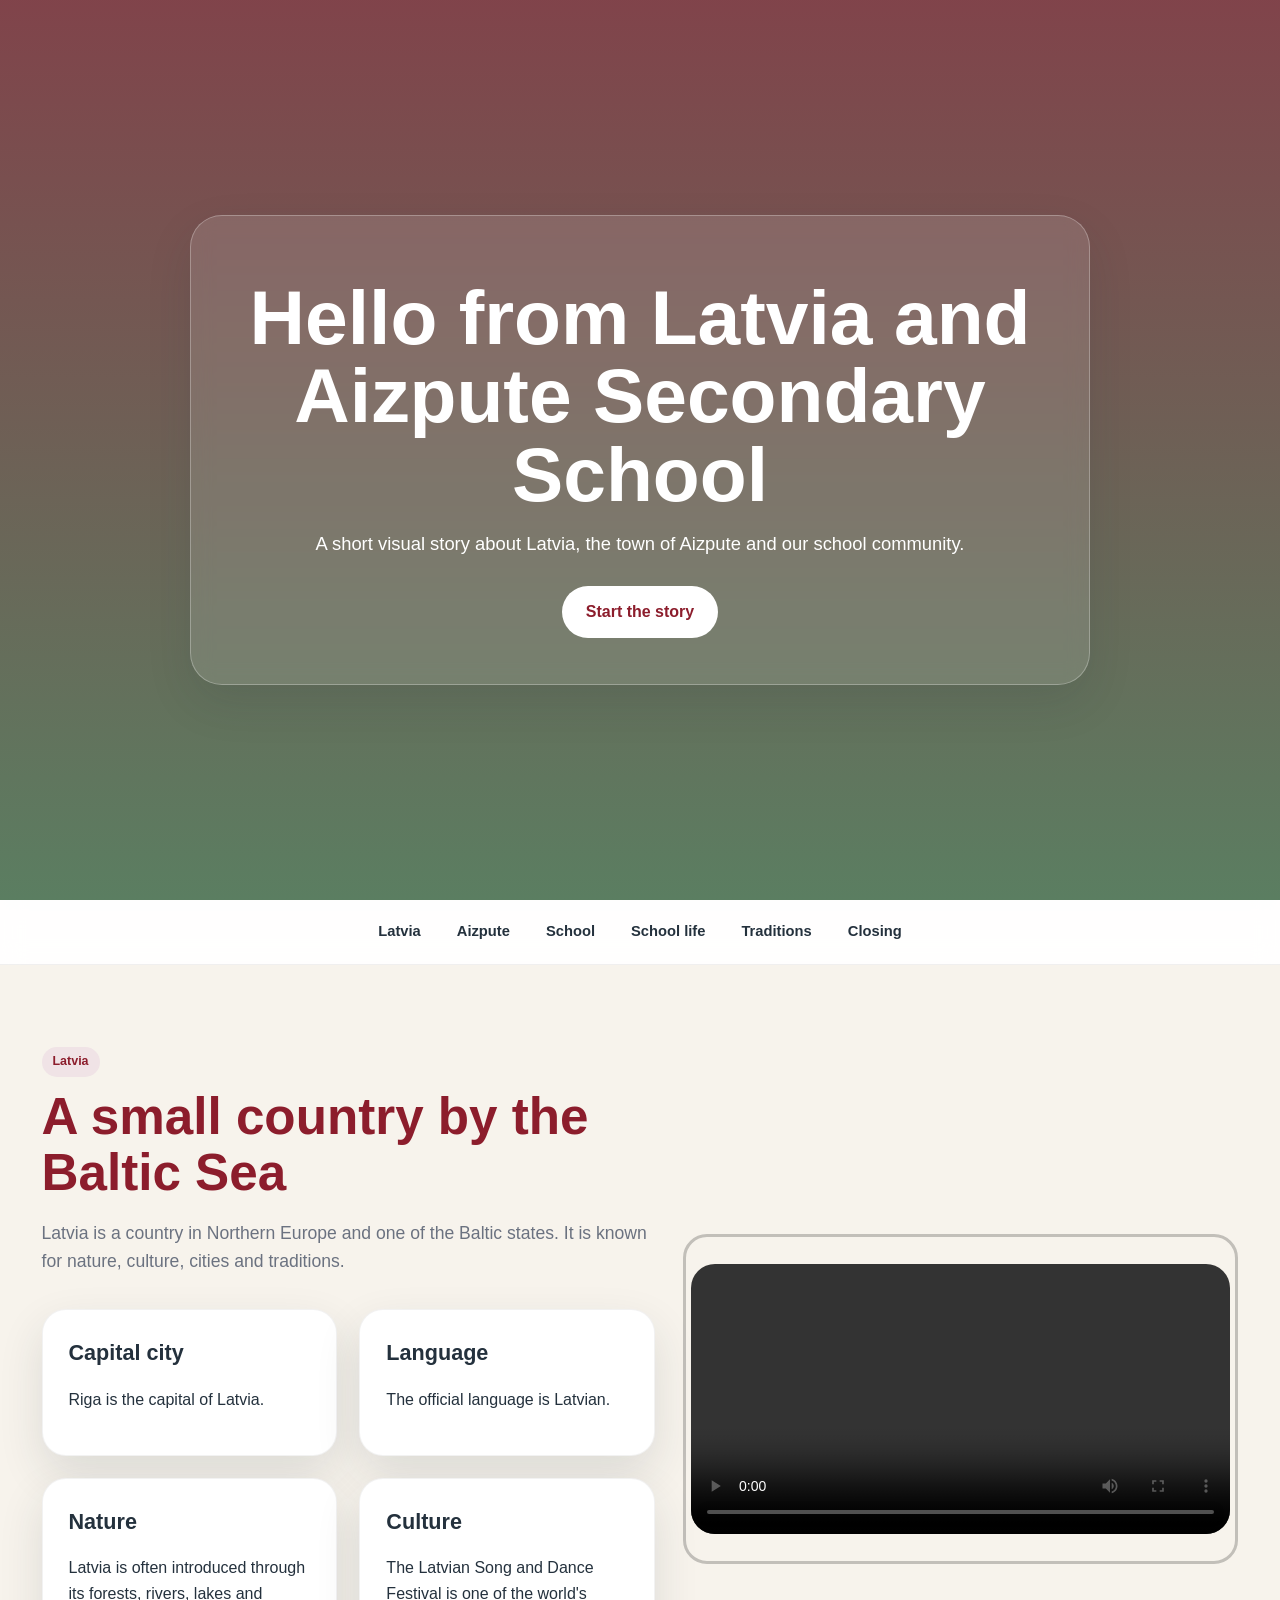
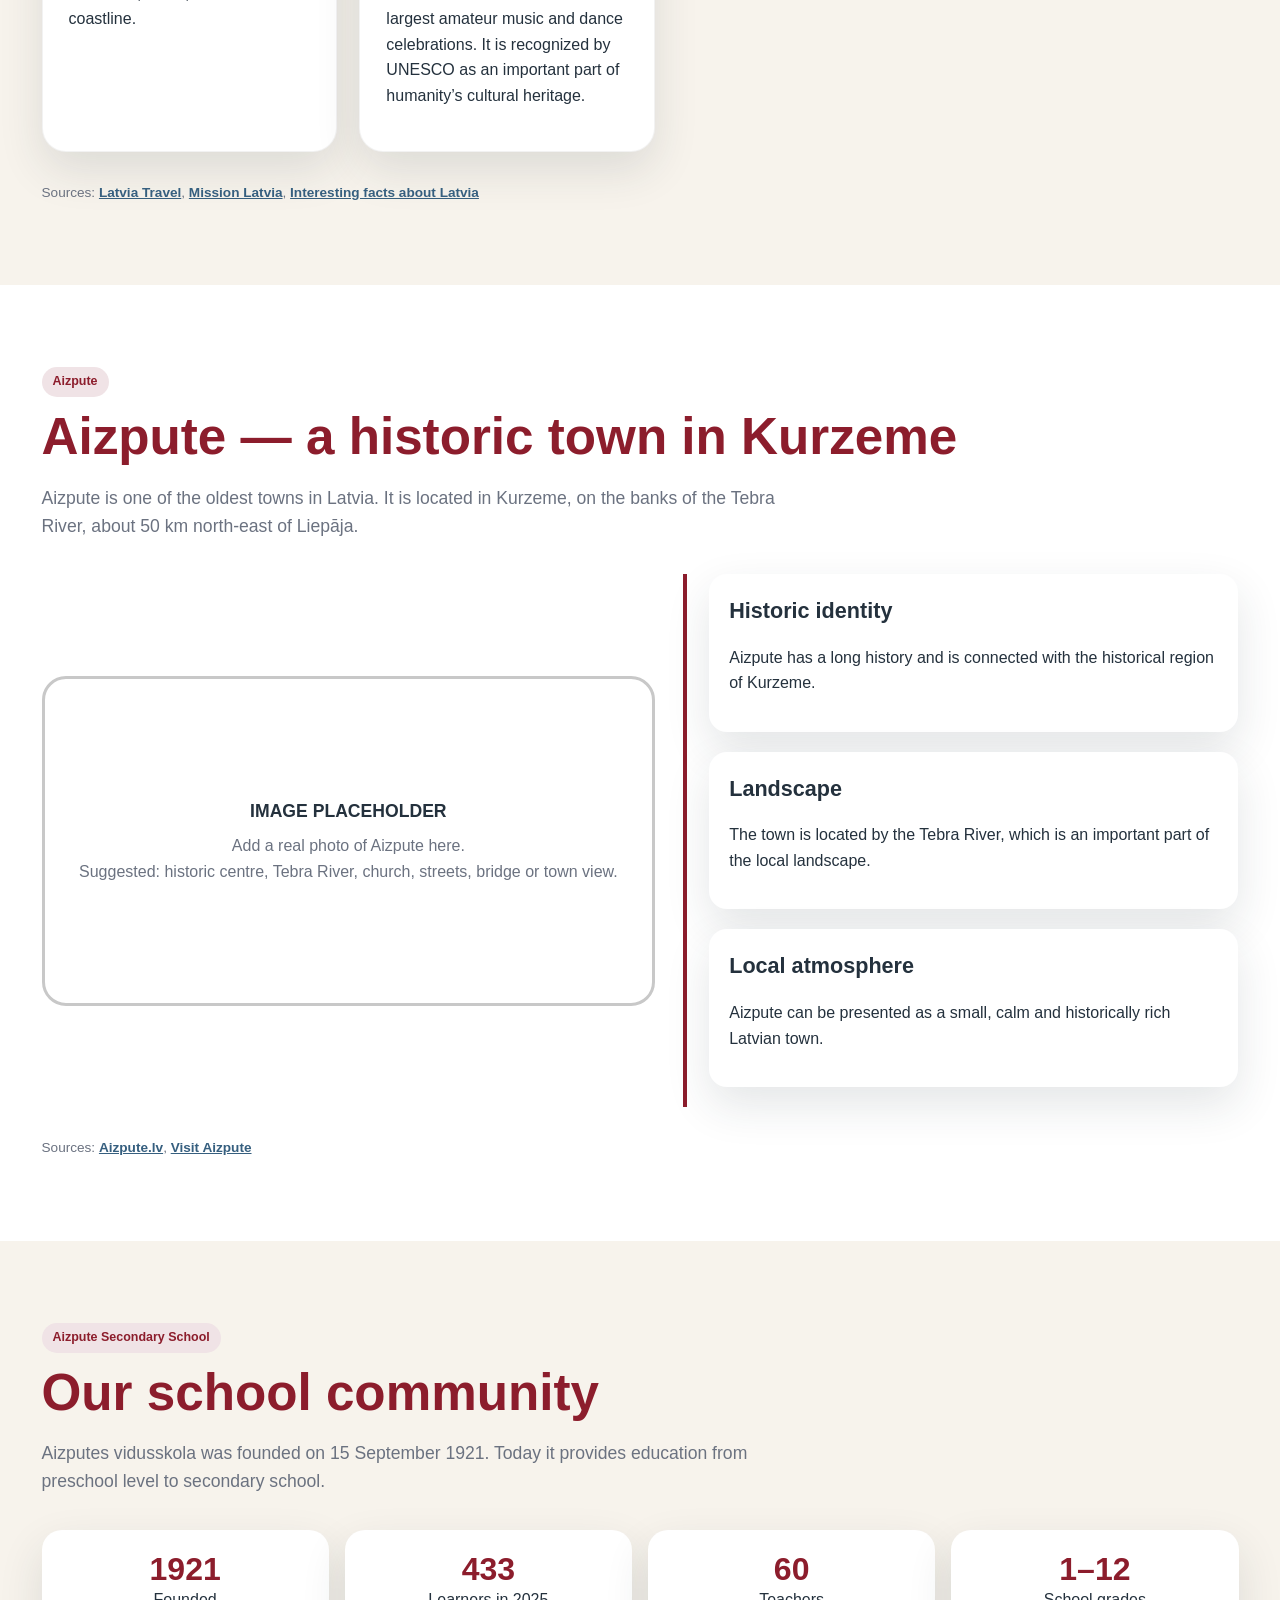
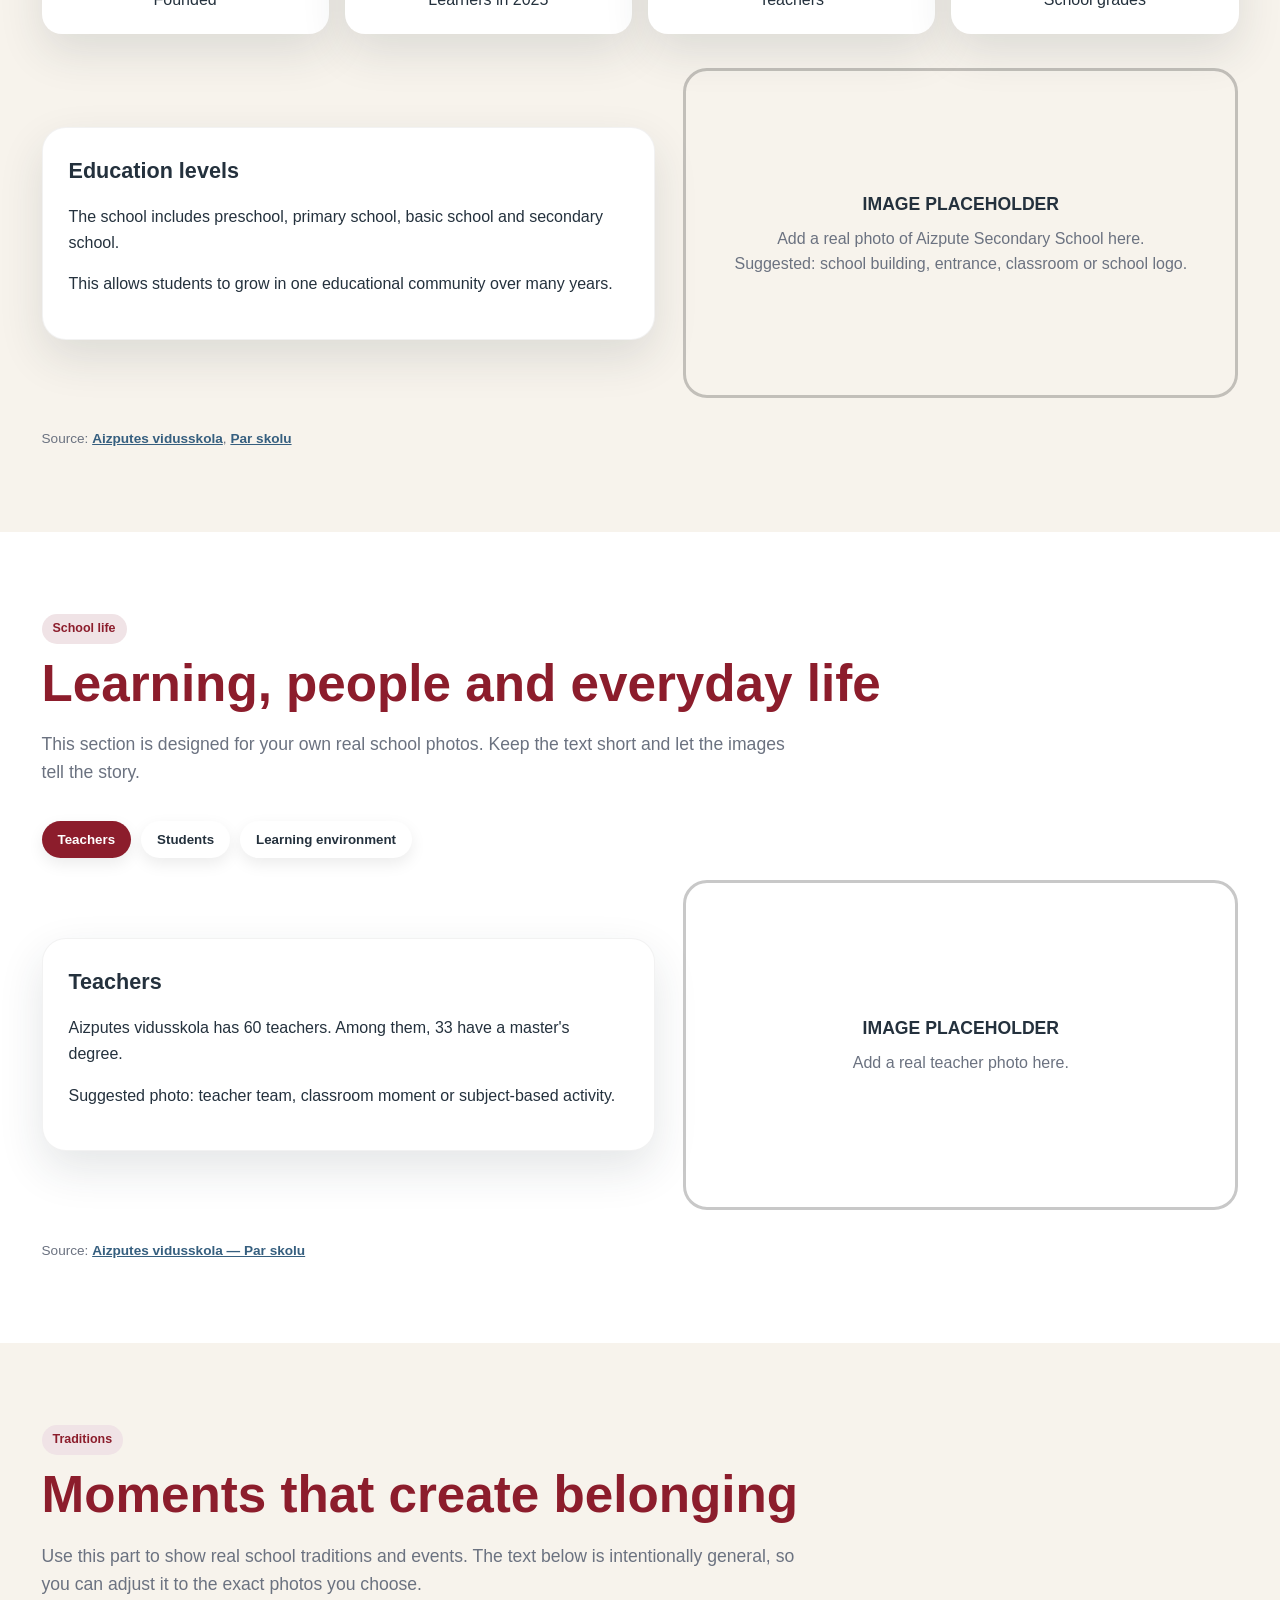
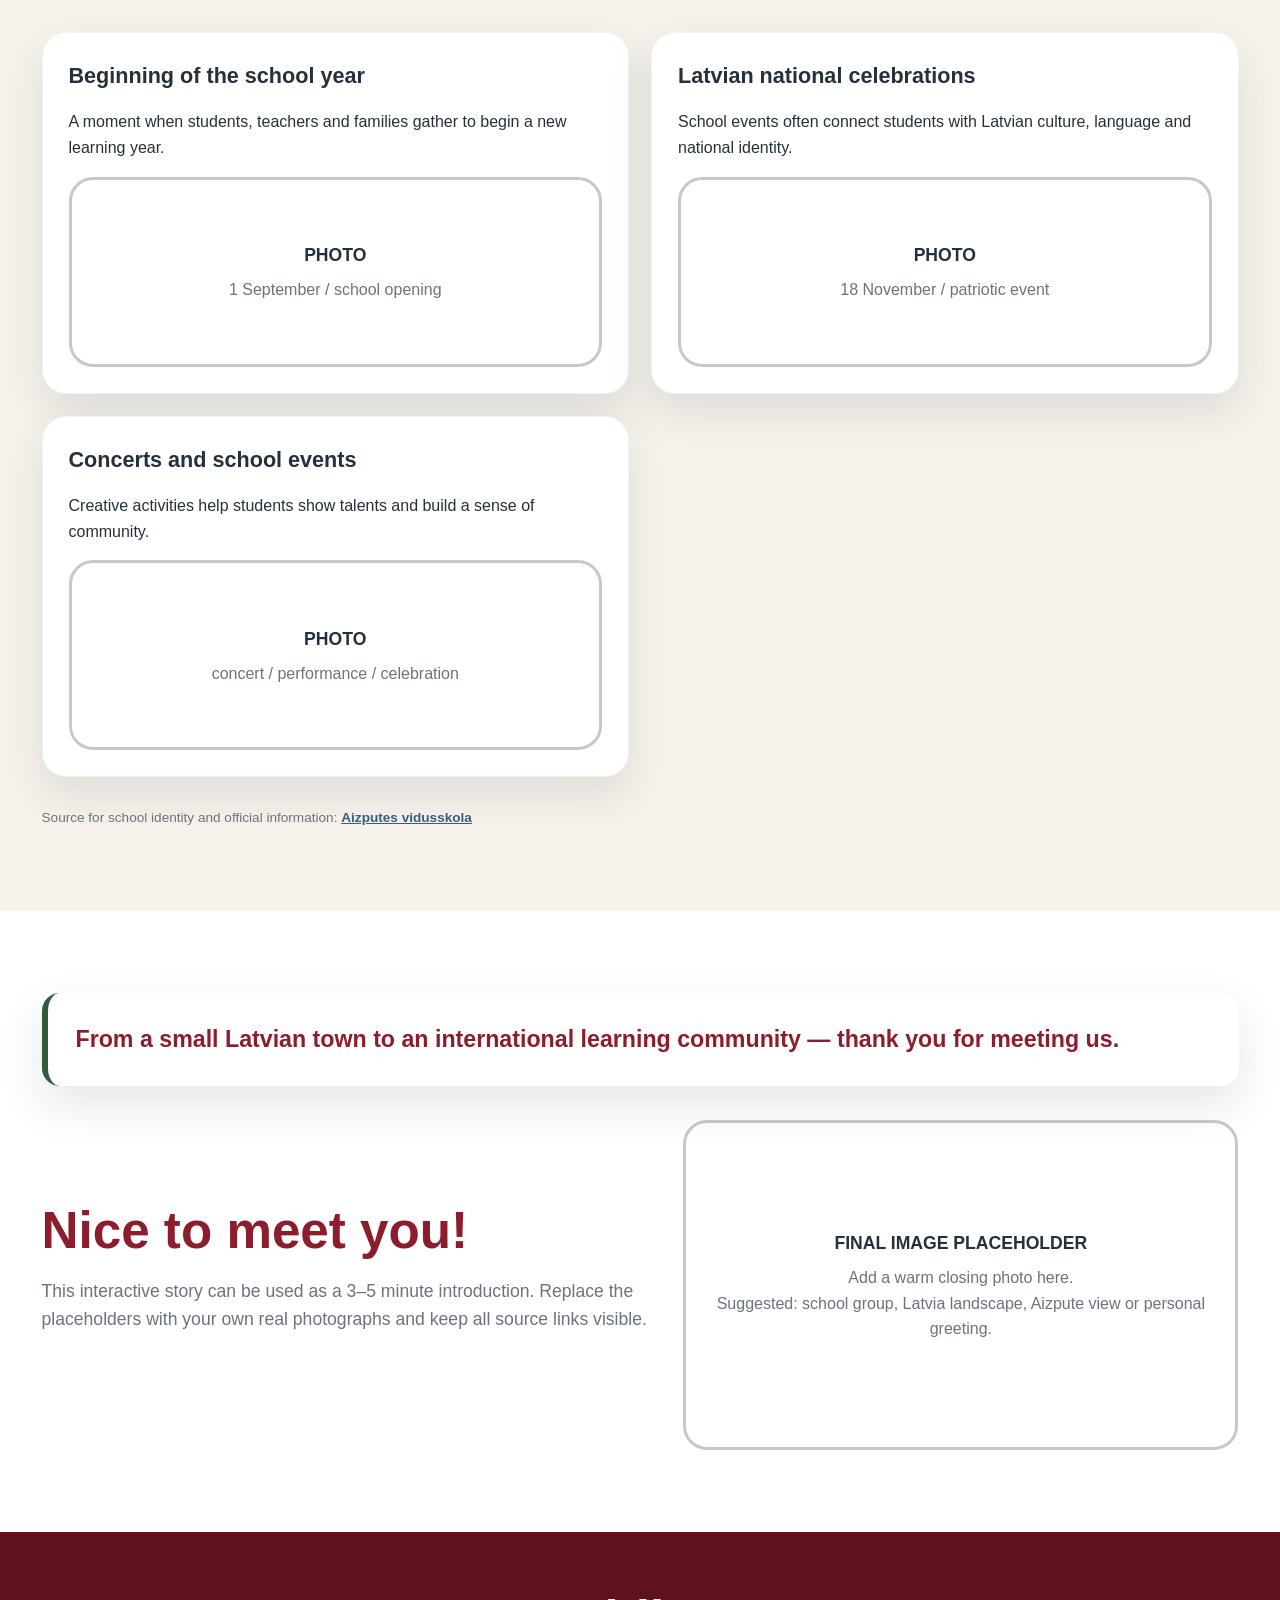
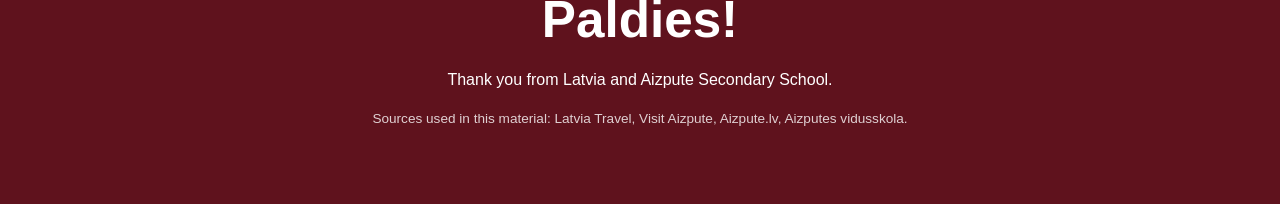
==== horvatija.html @ 8f01c061 "Add files via upload" ====
<!DOCTYPE html>
<html lang="en">
<head>
  <meta charset="UTF-8" />
  <meta name="viewport" content="width=device-width, initial-scale=1.0" />
  <title>Hello from Latvia and Aizpute Secondary School</title>
<link rel="stylesheet" href="style.css">
  
</head>

<body>

  <header class="hero" id="top">
    <div class="hero-card">
      
      <h1>Hello from Latvia and Aizpute Secondary School</h1>
      <p>
        A short visual story about Latvia, the town of Aizpute and our school community.
      </p>
      <a class="btn" href="#latvia">Start the story</a>
    </div>
  </header>

  <nav>
    <div class="nav-inner">
      <a href="#latvia">Latvia</a>
      <a href="#aizpute">Aizpute</a>
      <a href="#school">School</a>
      <a href="#life">School life</a>
      <a href="#traditions">Traditions</a>
      <a href="#ending">Closing</a>
    </div>
  </nav>

  <section id="latvia">
    <div class="wrap">
      <div class="grid-2">
        <div>
          <span class="tag">Latvia</span>
          <h2>A small country by the Baltic Sea</h2>
          <p class="intro">
            Latvia is a country in Northern Europe and one of the Baltic states.
            It is known for nature, culture, cities and traditions.
          </p>

          <div class="grid">
            <div class="card fact-card" onclick="toggleCard(this)">
              <h3>Capital city</h3>
              <p>Riga is the capital of Latvia.</p>
              <div class="hidden-text">Riga is also one of the best-known cultural and historical destinations in Latvia.  <img src="https://www.latvia.travel/sites/default/files/styles/desktop_16_9/public/media_image/37315458162_8e53834697_k.webp?itok=svBkLBIz" alt="Latvia landscape" width="300"></div>
          
            </div>

            <div class="card fact-card" onclick="toggleCard(this)">
              <h3>Language</h3>
              <p>The official language is Latvian.</p>
              <div class="hidden-text">Latvian is one of two surviving Baltic languages.
                <br> "Sveiki!" = Hello.
                <br> "Paldies!" = Thank you. Ancient & unique! </div>
            </div>

            <div class="card fact-card" onclick="toggleCard(this)">
              <h3>Nature</h3>
              <p>Latvia is often introduced through its forests, rivers, lakes and coastline.</p>
              <div class="hidden-text"> Over half of Latvia is covered in forests. 
          12,000+ rivers, 3,000 lakes! Gauja National Park is the oldest & largest. 
                </div>
            </div>
            <div class="card fact-card" onclick="toggleCard(this)">
              <h3>Culture</h3>
              <p>The Latvian Song and Dance Festival is one of the world's largest amateur music and dance celebrations. It is recognized by UNESCO as an important part of humanity’s cultural heritage.</p>
              <div class="hidden-text"> 
         40,000+ singers & dancers! Over 1.2 million folk songs (dainas) recorded. <img src="https://www.latvia.eu/uploads/2023/01/46028085041_aa3c486e5a_o-min-1920x1278.jpg" alt="The Latvian Song and Dance Festival" width="300"> 
                <img src="" alt=""></div>
            </div>
          </div>
        </div>

        <div class="image-placeholder">
          <video controls width="100%" style="border-radius:24px;">
    <source src="latvija.mp4" type="video/mp4">
</video>
        </div>
      </div>

      <div class="sources">
        Sources:
        <a href="https://www.latvia.travel/en" target="_blank">Latvia Travel</a>,
        <a href="https://www.latvia.eu/" target="_blank">Mission Latvia</a>,
        <a href="https://www.latvia.travel/en/interesting-facts-about-latvia" target="_blank">Interesting facts about Latvia</a>
      </div>
    </div>
  </section>

  <section id="aizpute" style="background:white;">
    <div class="wrap">
      <span class="tag">Aizpute</span>
      <h2>Aizpute — a historic town in Kurzeme</h2>
      <p class="intro">
        Aizpute is one of the oldest towns in Latvia. It is located in Kurzeme,
        on the banks of the Tebra River, about 50 km north-east of Liepāja.
      </p>

      <div class="grid-2">
        <div class="image-placeholder">
          <div>
            <strong>IMAGE PLACEHOLDER</strong>
            Add a real photo of Aizpute here.<br>
            Suggested: historic centre, Tebra River, church, streets, bridge or town view.
          </div>
        </div>

        <div class="timeline">
          <div class="timeline-item">
            <h3>Historic identity</h3>
            <p>Aizpute has a long history and is connected with the historical region of Kurzeme.</p>
          </div>

          <div class="timeline-item">
            <h3>Landscape</h3>
            <p>The town is located by the Tebra River, which is an important part of the local landscape.</p>
          </div>

          <div class="timeline-item">
            <h3>Local atmosphere</h3>
            <p>Aizpute can be presented as a small, calm and historically rich Latvian town.</p>
          </div>
        </div>
      </div>

      <div class="sources">
        Sources:
        <a href="https://aizpute.lv/" target="_blank">Aizpute.lv</a>,
        <a href="https://www.visitaizpute.lv/" target="_blank">Visit Aizpute</a>
      </div>
    </div>
  </section>

  <section id="school">
    <div class="wrap">
      <span class="tag">Aizpute Secondary School</span>
      <h2>Our school community</h2>
      <p class="intro">
        Aizputes vidusskola was founded on 15 September 1921. Today it provides education
        from preschool level to secondary school.
      </p>

      <div class="stats">
        <div class="stat">
          <strong>1921</strong>
          Founded
        </div>
        <div class="stat">
          <strong>433</strong>
          Learners in 2025
        </div>
        <div class="stat">
          <strong>60</strong>
          Teachers
        </div>
        <div class="stat">
          <strong>1–12</strong>
          School grades
        </div>
      </div>

      <div class="grid-2" style="margin-top:34px;">
        <div class="card">
          <h3>Education levels</h3>
          <p>
            The school includes preschool, primary school, basic school and secondary school.
          </p>
          <p>
            This allows students to grow in one educational community over many years.
          </p>
        </div>

        <div class="image-placeholder">
          <div>
            <strong>IMAGE PLACEHOLDER</strong>
            Add a real photo of Aizpute Secondary School here.<br>
            Suggested: school building, entrance, classroom or school logo.
          </div>
        </div>
      </div>

      <div class="sources">
        Source:
        <a href="https://aizpute.edu.lv/" target="_blank">Aizputes vidusskola</a>,
        <a href="https://aizpute.edu.lv/par-skolu/" target="_blank">Par skolu</a>
      </div>
    </div>
  </section>

  <section id="life" style="background:white;">
    <div class="wrap">
      <span class="tag">School life</span>
      <h2>Learning, people and everyday life</h2>
      <p class="intro">
        This section is designed for your own real school photos. Keep the text short and let the images tell the story.
      </p>

      <div class="tabs">
        <button class="tab-btn active" onclick="openTab(event, 'teachers')">Teachers</button>
        <button class="tab-btn" onclick="openTab(event, 'students')">Students</button>
        <button class="tab-btn" onclick="openTab(event, 'learning')">Learning environment</button>
      </div>

      <div id="teachers" class="tab-panel active">
        <div class="grid-2">
          <div class="card">
            <h3>Teachers</h3>
            <p>
              Aizputes vidusskola has 60 teachers. Among them, 33 have a master's degree.
            </p>
            <p>
              Suggested photo: teacher team, classroom moment or subject-based activity.
            </p>
          </div>
          <div class="image-placeholder">
            <div>
              <strong>IMAGE PLACEHOLDER</strong>
              Add a real teacher photo here.
            </div>
          </div>
        </div>
      </div>

      <div id="students" class="tab-panel">
        <div class="grid-2">
          <div class="card">
            <h3>Students</h3>
            <p>
              On 1 September 2025, there were 433 learners at Aizputes vidusskola.
            </p>
            <p>
              Suggested photo: students in class, event, concert, sports activity or school celebration.
            </p>
          </div>
          <div class="image-placeholder">
            <div>
              <strong>IMAGE PLACEHOLDER</strong>
              Add a real student-life photo here.
            </div>
          </div>
        </div>
      </div>

      <div id="learning" class="tab-panel">
        <div class="grid-2">
          <div class="card">
            <h3>Learning environment</h3>
            <p>
              The school provides comprehensive education from the first years of schooling to secondary level.
            </p>
            <p>
              Suggested photo: classroom, laboratory, computer room, library or student work.
            </p>
          </div>
          <div class="image-placeholder">
            <div>
              <strong>IMAGE PLACEHOLDER</strong>
              Add a real learning environment photo here.
            </div>
          </div>
        </div>
      </div>

      <div class="sources">
        Source:
        <a href="https://aizpute.edu.lv/par-skolu/" target="_blank">Aizputes vidusskola — Par skolu</a>
      </div>
    </div>
  </section>

  <section id="traditions">
    <div class="wrap">
      <span class="tag">Traditions</span>
      <h2>Moments that create belonging</h2>
      <p class="intro">
        Use this part to show real school traditions and events. The text below is intentionally general,
        so you can adjust it to the exact photos you choose.
      </p>

      <div class="grid">
        <div class="card">
          <h3>Beginning of the school year</h3>
          <p>A moment when students, teachers and families gather to begin a new learning year.</p>
          <div class="image-placeholder" style="min-height:190px;margin-top:16px;">
            <div><strong>PHOTO</strong> 1 September / school opening</div>
          </div>
        </div>

        <div class="card">
          <h3>Latvian national celebrations</h3>
          <p>School events often connect students with Latvian culture, language and national identity.</p>
          <div class="image-placeholder" style="min-height:190px;margin-top:16px;">
            <div><strong>PHOTO</strong> 18 November / patriotic event</div>
          </div>
        </div>

        <div class="card">
          <h3>Concerts and school events</h3>
          <p>Creative activities help students show talents and build a sense of community.</p>
          <div class="image-placeholder" style="min-height:190px;margin-top:16px;">
            <div><strong>PHOTO</strong> concert / performance / celebration</div>
          </div>
        </div>
      </div>

      <div class="sources">
        Source for school identity and official information:
        <a href="https://aizpute.edu.lv/" target="_blank">Aizputes vidusskola</a>
      </div>
    </div>
  </section>

  <section id="ending" style="background:white;">
    <div class="wrap">
      <div class="quote">
        From a small Latvian town to an international learning community — thank you for meeting us.
      </div>

      <div class="grid-2" style="margin-top:34px;">
        <div>
          <h2>Nice to meet you!</h2>
          <p class="intro">
            This interactive story can be used as a 3–5 minute introduction.
            Replace the placeholders with your own real photographs and keep all source links visible.
          </p>
        </div>

        <div class="image-placeholder">
          <div>
            <strong>FINAL IMAGE PLACEHOLDER</strong>
            Add a warm closing photo here.<br>
            Suggested: school group, Latvia landscape, Aizpute view or personal greeting.
          </div>
        </div>
      </div>
    </div>
  </section>

  <footer>
    <h2>Paldies!</h2>
    <p>Thank you from Latvia and Aizpute Secondary School.</p>
    <p style="font-size:0.85rem;opacity:0.8;">
      Sources used in this material: Latvia Travel, Visit Aizpute, Aizpute.lv, Aizputes vidusskola.
    </p>
  </footer>

  <script>
    function toggleCard(card) {
      card.classList.toggle("open");
    }

    function openTab(event, tabName) {
      const panels = document.querySelectorAll(".tab-panel");
      const buttons = document.querySelectorAll(".tab-btn");

      panels.forEach(panel => panel.classList.remove("active"));
      buttons.forEach(button => button.classList.remove("active"));

      document.getElementById(tabName).classList.add("active");
      event.currentTarget.classList.add("active");
    }
  </script>

</body>
</html>
---- style.css ----
:root {
      --red: #8c1d2c;
      --dark-red: #5f121d;
      --green: #2f5d3a;
      --blue: #365f7f;
      --cream: #f7f3ec;
      --white: #ffffff;
      --text: #24313d;
      --muted: #6b7280;
      --card: #ffffff;
      --shadow: 0 18px 45px rgba(36, 49, 61, 0.12);
      --radius: 24px;
    }

    * {
      box-sizing: border-box;
    }

    body {
      margin: 0;
      font-family: "Segoe UI", Arial, sans-serif;
      background: var(--cream);
      color: var(--text);
      line-height: 1.6;
    }

    html {
      scroll-behavior: smooth;
    }

    .hero {
      min-height: 100vh;
      display: grid;
      place-items: center;
      padding: 40px 22px;
      background:
        linear-gradient(rgba(95,18,29,0.78), rgba(47,93,58,0.78)),
        url("images/hero-latvia-aizpute.jpg");
      background-size: cover;
      background-position: center;
      color: white;
      text-align: center;
    }

    .hero-card {
      max-width: 900px;
      padding: 46px;
      border-radius: 32px;
      background: rgba(255,255,255,0.12);
      backdrop-filter: blur(10px);
      box-shadow: var(--shadow);
      border: 1px solid rgba(255,255,255,0.28);
    }

    .eyebrow {
      text-transform: uppercase;
      letter-spacing: 0.14em;
      font-size: 0.82rem;
      font-weight: 700;
      opacity: 0.9;
    }

    h1 {
      font-size: clamp(2.4rem, 6vw, 5.4rem);
      line-height: 1.02;
      margin: 16px 0;
    }

    h2 {
      font-size: clamp(2rem, 4vw, 3.4rem);
      line-height: 1.1;
      margin: 0 0 18px;
      color: var(--red);
    }

    h3 {
      margin: 0 0 10px;
      font-size: 1.35rem;
    }

    .hero p {
      font-size: 1.15rem;
      max-width: 680px;
      margin: 0 auto 28px;
    }

    .btn {
      display: inline-block;
      padding: 13px 24px;
      border-radius: 999px;
      background: white;
      color: var(--red);
      font-weight: 700;
      text-decoration: none;
      transition: 0.25s;
    }

    .btn:hover {
      transform: translateY(-3px);
      box-shadow: 0 14px 30px rgba(0,0,0,0.22);
    }

    nav {
      position: sticky;
      top: 0;
      z-index: 10;
      background: rgba(255,255,255,0.92);
      backdrop-filter: blur(12px);
      border-bottom: 1px solid rgba(0,0,0,0.06);
    }

    .nav-inner {
      max-width: 1180px;
      margin: auto;
      padding: 12px 22px;
      display: flex;
      gap: 10px;
      justify-content: center;
      flex-wrap: wrap;
    }

    .nav-inner a {
      color: var(--text);
      text-decoration: none;
      font-weight: 700;
      font-size: 0.92rem;
      padding: 8px 13px;
      border-radius: 999px;
    }

    .nav-inner a:hover {
      background: var(--cream);
      color: var(--red);
    }

    section {
      padding: 82px 10px;
    }
img{
    justify-content: center;
}
    .wrap {
      max-width: 95%;
      margin: auto;
    }

    .intro {
      max-width: 760px;
      font-size: 1.1rem;
      color: var(--muted);
      margin-bottom: 34px;
    }

    .grid {
      display: grid;
      grid-template-columns: repeat(2, 1fr);
      gap: 22px;
    }

    .grid-2 {
      display: grid;
      grid-template-columns: 1.05fr 0.95fr;
      gap: 28px;
      align-items: center;
    }

    .card {
      background: var(--card);
      border-radius: var(--radius);
      padding: 26px;
      box-shadow: var(--shadow);
      border: 1px solid rgba(0,0,0,0.05);
    }

    .fact-card {
      cursor: pointer;
      transition: 0.25s;
    }

    .fact-card:hover {
      transform: translateY(-6px);
    }

    .fact-card .hidden-text {
      display: none;
      margin-top: 14px;
      padding-top: 14px;
      border-top: 1px solid rgba(0,0,0,0.08);
      color: var(--muted);
    }

    .fact-card.open .hidden-text {
      display: block;
    }

    .tag {
      display: inline-block;
      background: #f0e3e6;
      color: var(--red);
      padding: 5px 11px;
      border-radius: 999px;
      font-weight: 700;
      font-size: 0.78rem;
      margin-bottom: 12px;
    }

    .image-placeholder {
      min-height: 330px;
      border-radius: var(--radius);
      
      border: 3px solid rgba(7, 7, 7, 0.22);
      display: grid;
      place-items: center;
      padding: 5px;
      text-align: center;
      color: var(--muted);
    }

    .image-placeholder strong {
      display: block;
      color: var(--text);
      font-size: 1.1rem;
      margin-bottom: 8px;
    }

    .stats {
      display: grid;
      grid-template-columns: repeat(4, 1fr);
      gap: 16px;
      margin-top: 28px;
    }

    .stat {
      background: white;
      padding: 22px;
      border-radius: 20px;
      text-align: center;
      box-shadow: var(--shadow);
    }

    .stat strong {
      display: block;
      color: var(--red);
      font-size: 2rem;
      line-height: 1.1;
    }

    .tabs {
      display: flex;
      gap: 10px;
      flex-wrap: wrap;
      margin-bottom: 22px;
    }

    .tab-btn {
      border: 0;
      padding: 11px 16px;
      border-radius: 999px;
      background: white;
      color: var(--text);
      font-weight: 700;
      cursor: pointer;
      box-shadow: 0 6px 16px rgba(0,0,0,0.08);
    }

    .tab-btn.active {
      background: var(--red);
      color: white;
    }

    .tab-panel {
      display: none;
    }

    .tab-panel.active {
      display: block;
    }

    .timeline {
      border-left: 4px solid var(--red);
      padding-left: 22px;
    }

    .timeline-item {
      margin-bottom: 20px;
      background: white;
      padding: 20px;
      border-radius: 18px;
      box-shadow: var(--shadow);
    }

    .quote {
      font-size: 1.45rem;
      font-weight: 700;
      color: var(--red);
      background: white;
      border-left: 6px solid var(--green);
      padding: 28px;
      border-radius: 18px;
      box-shadow: var(--shadow);
    }

    .sources {
      margin-top: 30px;
      font-size: 0.85rem;
      color: var(--muted);
    }

    .sources a {
      color: var(--blue);
      font-weight: 700;
    }

    footer {
      padding: 60px 22px;
      text-align: center;
      background: var(--dark-red);
      color: white;
    }

    footer h2 {
      color: white;
    }

    @media (max-width: 900px) {
      .grid,
      .grid-2,
      .stats {
        grid-template-columns: 1fr;
      }

      .hero-card {
        padding: 30px 22px;
      }
    }
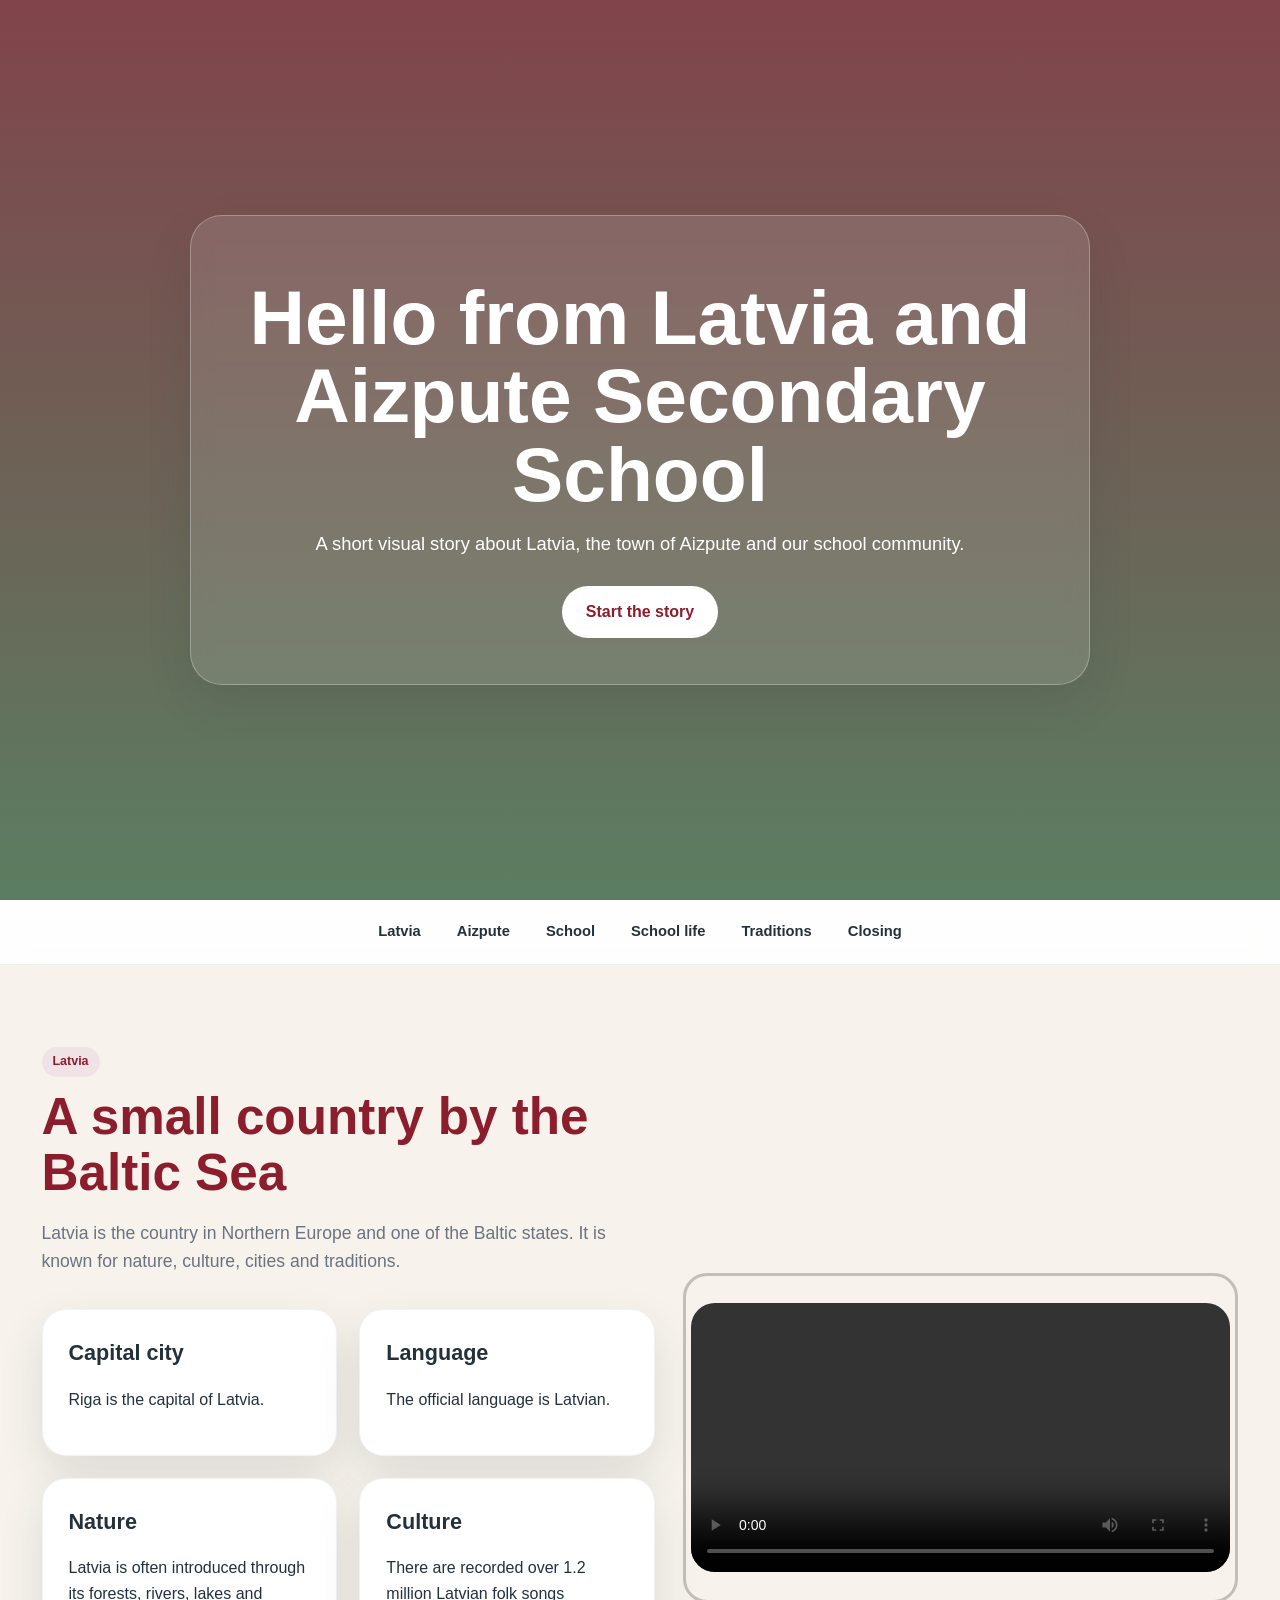
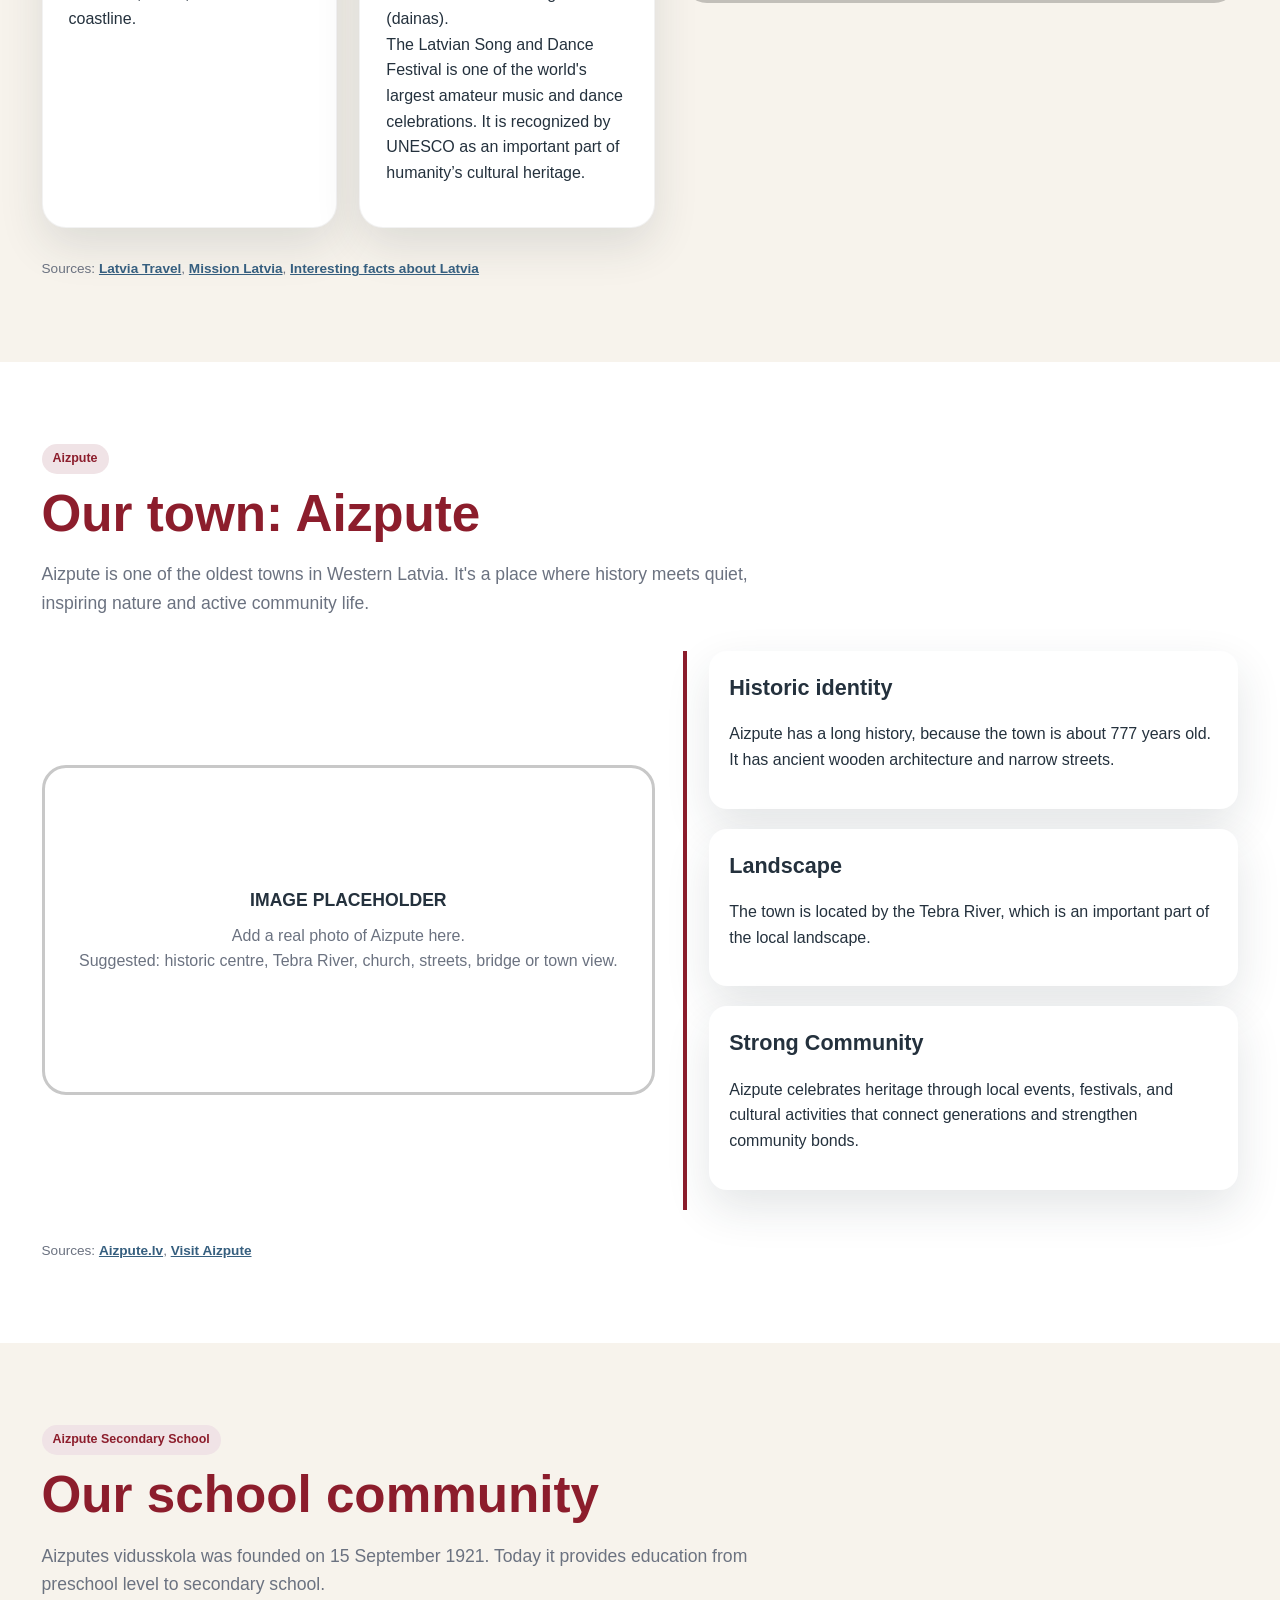
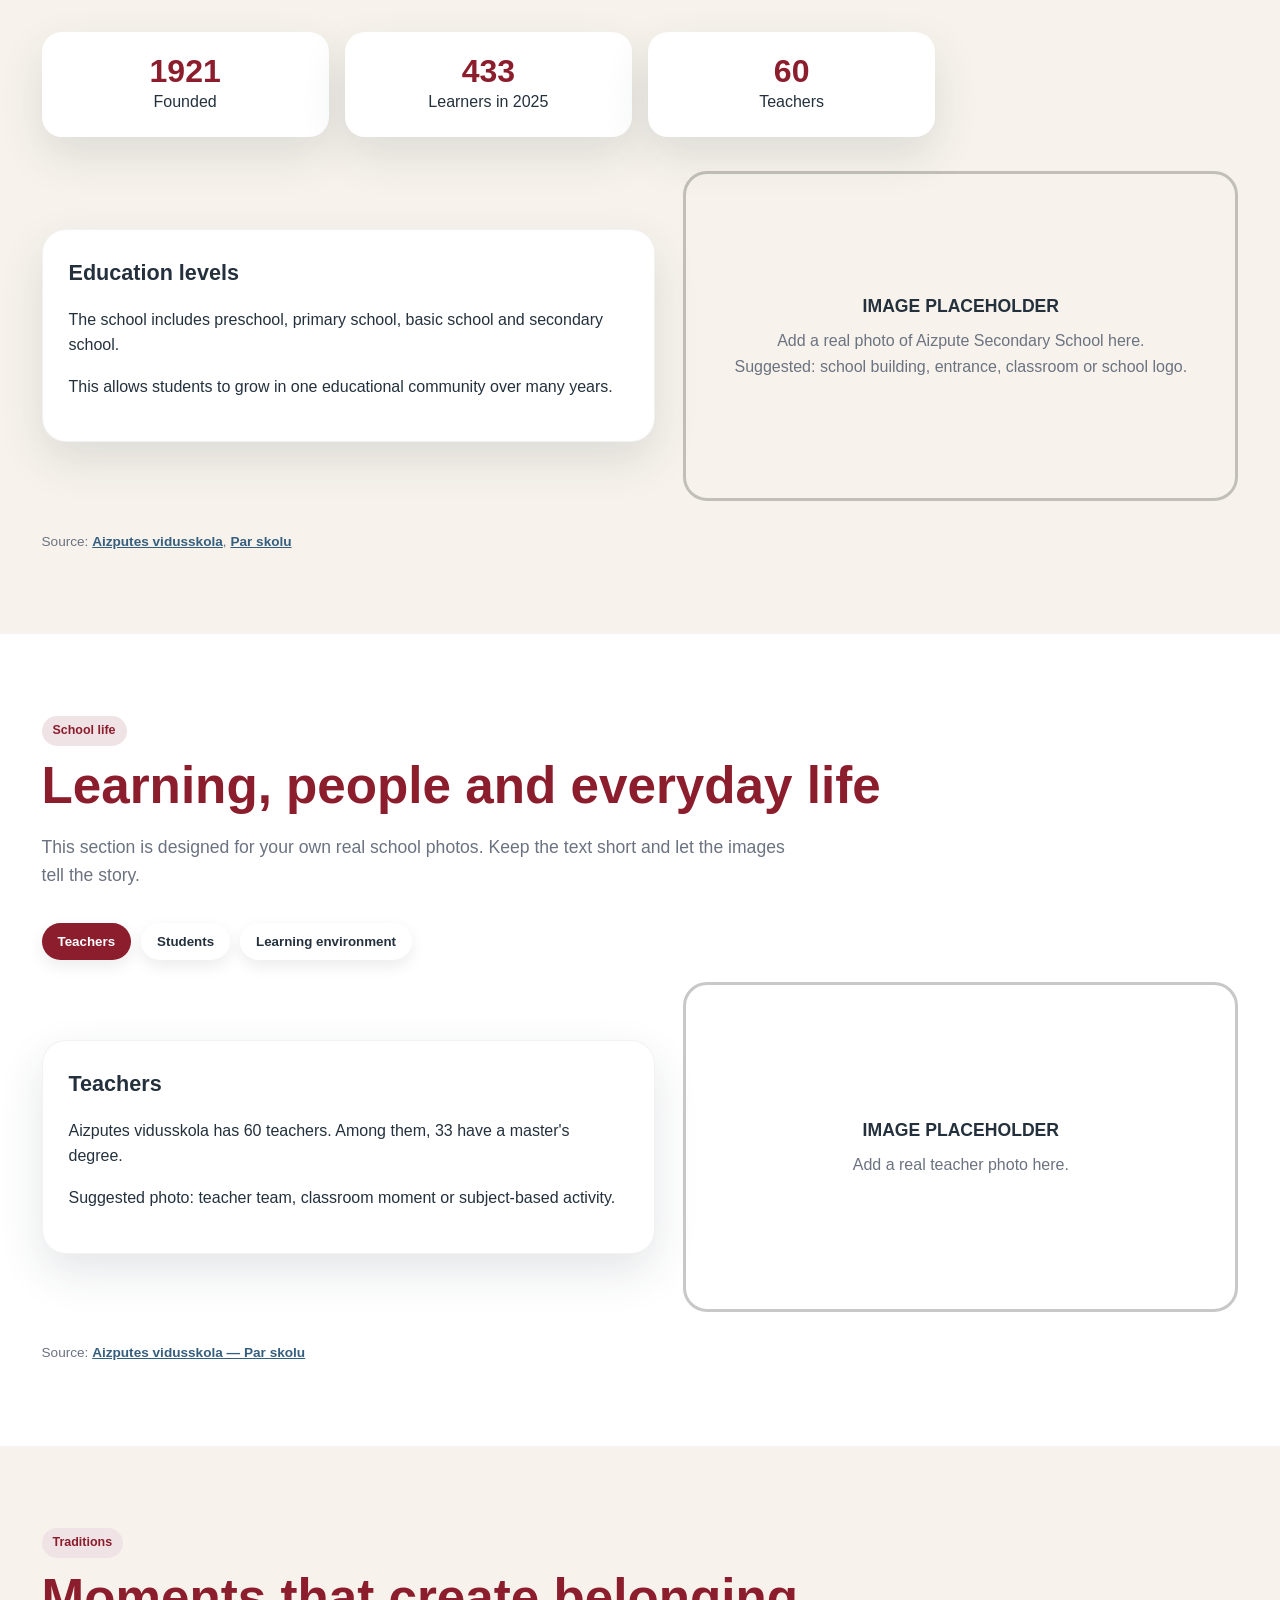
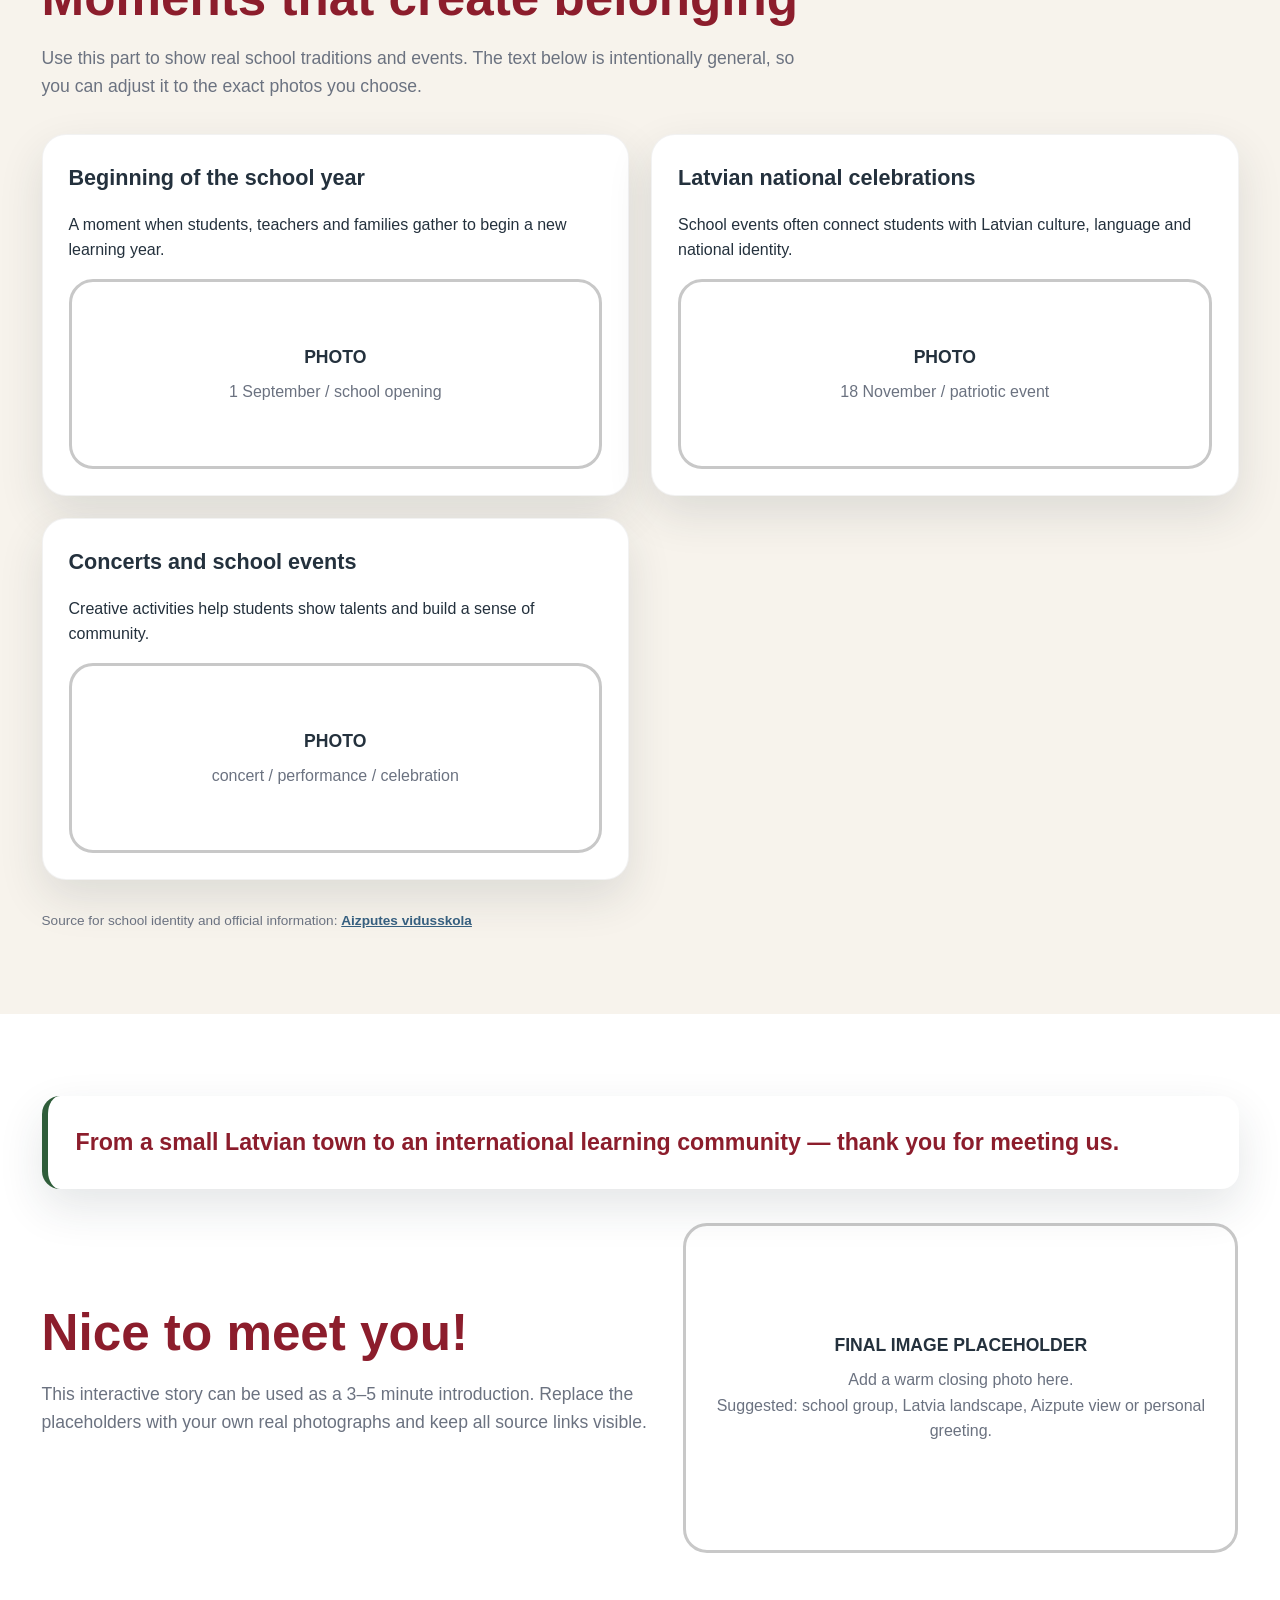
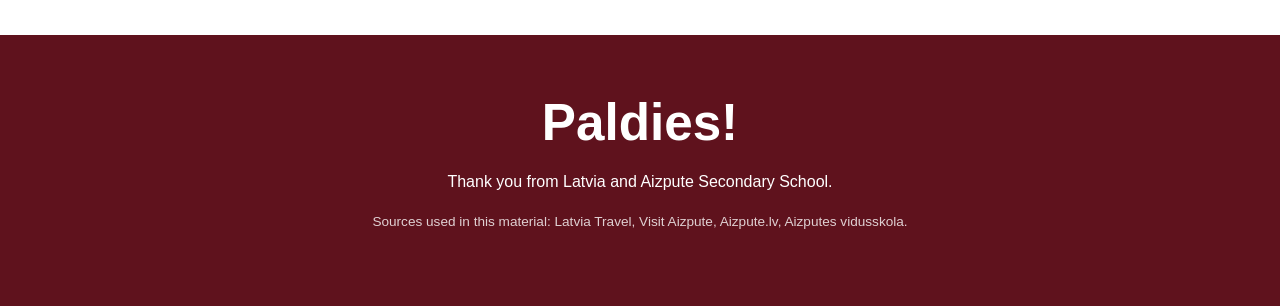
==== commit 4eca4742: "Update horvatija.html pedejais" ====
--- a/horvatija.html
+++ b/horvatija.html
@@ -39,7 +39,7 @@
           <span class="tag">Latvia</span>
           <h2>A small country by the Baltic Sea</h2>
           <p class="intro">
-            Latvia is a country in Northern Europe and one of the Baltic states.
+            Latvia is the country in Northern Europe and one of the Baltic states.
             It is known for nature, culture, cities and traditions.
           </p>
 
@@ -54,23 +54,23 @@
             <div class="card fact-card" onclick="toggleCard(this)">
               <h3>Language</h3>
               <p>The official language is Latvian.</p>
-              <div class="hidden-text">Latvian is one of two surviving Baltic languages.
+              <div class="hidden-text">
                 <br> "Sveiki!" = Hello.
-                <br> "Paldies!" = Thank you. Ancient & unique! </div>
+                <br> "Paldies!" = Thank you! </div>
             </div>
 
             <div class="card fact-card" onclick="toggleCard(this)">
               <h3>Nature</h3>
               <p>Latvia is often introduced through its forests, rivers, lakes and coastline.</p>
               <div class="hidden-text"> Over half of Latvia is covered in forests. 
-          12,000+ rivers, 3,000 lakes! Gauja National Park is the oldest & largest. 
+          12,000+ rivers, 3,000 lakes! 
                 </div>
             </div>
             <div class="card fact-card" onclick="toggleCard(this)">
               <h3>Culture</h3>
-              <p>The Latvian Song and Dance Festival is one of the world's largest amateur music and dance celebrations. It is recognized by UNESCO as an important part of humanity’s cultural heritage.</p>
+              <p>There are recorded over 1.2 million Latvian folk songs (dainas). <br>The Latvian Song and Dance Festival is one of the world's largest amateur music and dance celebrations. It is recognized by UNESCO as an important part of humanity’s cultural heritage.</p>
               <div class="hidden-text"> 
-         40,000+ singers & dancers! Over 1.2 million folk songs (dainas) recorded. <img src="https://www.latvia.eu/uploads/2023/01/46028085041_aa3c486e5a_o-min-1920x1278.jpg" alt="The Latvian Song and Dance Festival" width="300"> 
+         40,000+ singers & dancers!  <img src="https://www.latvia.eu/uploads/2023/01/46028085041_aa3c486e5a_o-min-1920x1278.jpg" alt="The Latvian Song and Dance Festival" width="300"> 
                 <img src="" alt=""></div>
             </div>
           </div>
@@ -95,10 +95,9 @@
   <section id="aizpute" style="background:white;">
     <div class="wrap">
       <span class="tag">Aizpute</span>
-      <h2>Aizpute — a historic town in Kurzeme</h2>
+      <h2>Our town: Aizpute</h2>
       <p class="intro">
-        Aizpute is one of the oldest towns in Latvia. It is located in Kurzeme,
-        on the banks of the Tebra River, about 50 km north-east of Liepāja.
+        Aizpute is one of the oldest towns in Western Latvia. It's a place where history meets quiet, inspiring nature and active community life.
       </p>
 
       <div class="grid-2">
@@ -113,7 +112,7 @@
         <div class="timeline">
           <div class="timeline-item">
             <h3>Historic identity</h3>
-            <p>Aizpute has a long history and is connected with the historical region of Kurzeme.</p>
+            <p>Aizpute has a long history, because the town is about 777 years old. It has ancient wooden architecture and narrow streets.</p>
           </div>
 
           <div class="timeline-item">
@@ -122,8 +121,8 @@
           </div>
 
           <div class="timeline-item">
-            <h3>Local atmosphere</h3>
-            <p>Aizpute can be presented as a small, calm and historically rich Latvian town.</p>
+            <h3>Strong Community</h3>
+            <p>Aizpute celebrates heritage through local events, festivals, and cultural activities that connect generations and strengthen community bonds.</p>
           </div>
         </div>
       </div>
@@ -158,10 +157,7 @@
           <strong>60</strong>
           Teachers
         </div>
-        <div class="stat">
-          <strong>1–12</strong>
-          School grades
-        </div>
+        
       </div>
 
       <div class="grid-2" style="margin-top:34px;">
@@ -367,4 +363,4 @@
   </script>
 
 </body>
-</html>+</html>
